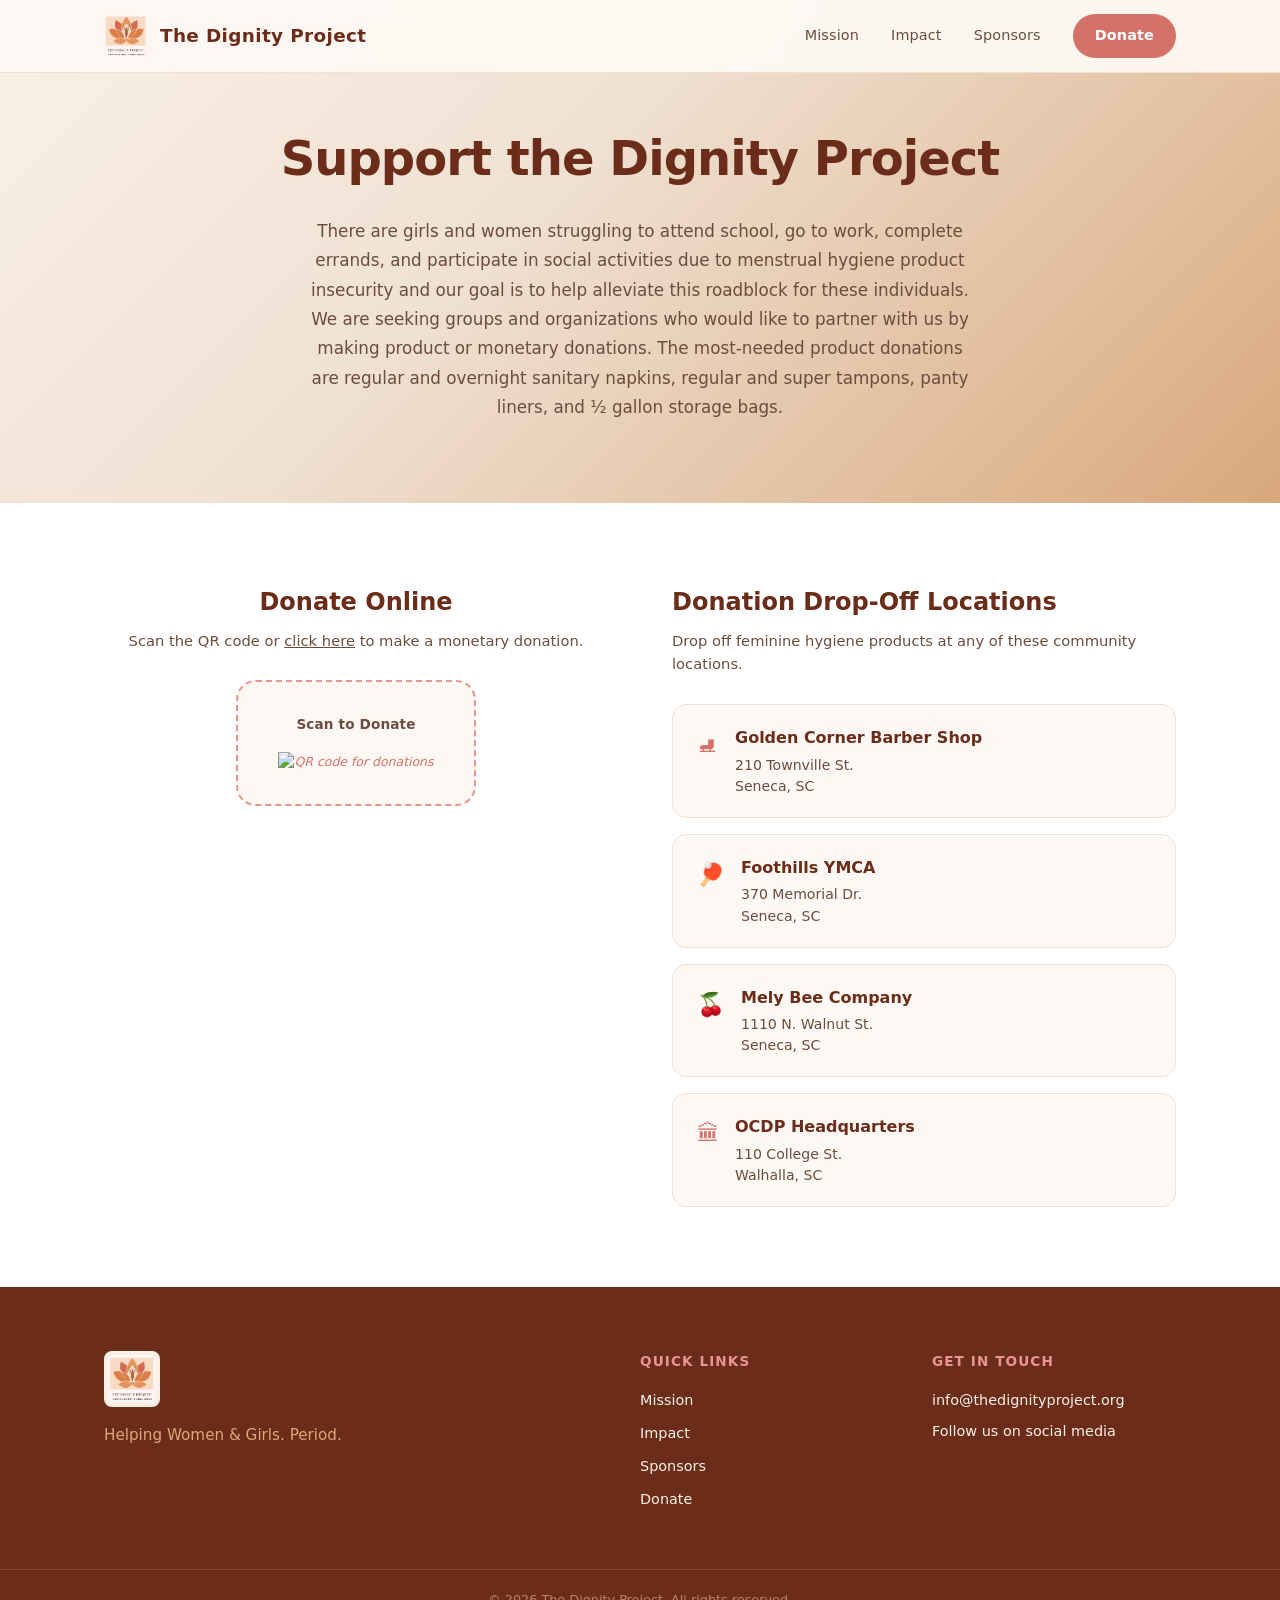
==== donate.html @ 7292798d "add donate page, rewording, cleanup" ====
<!doctype html>
<html lang="en">
  <head>
    <meta charset="UTF-8" />
    <meta name="viewport" content="width=device-width, initial-scale=1.0" />
    <title>Donate — The Dignity Project</title>
    <link rel="stylesheet" href="styles.css" />
    <link rel="icon" href="logo.png" type="image/png" />
  </head>
  <body>
    <!-- Header -->
    <header class="site-header">
      <div class="container header-inner">
        <a href="index.html" class="logo-link">
          <img src="logo.png" alt="The Dignity Project Logo" class="logo" />
          <span class="logo-text">The Dignity Project</span>
        </a>
        <nav class="main-nav">
          <a href="index.html#mission">Mission</a>
          <a href="index.html#impact">Impact</a>
          <a href="index.html#sponsors">Sponsors</a>
          <a href="donate.html" class="nav-cta">Donate</a>
        </nav>
      </div>
    </header>

    <!-- Hero -->
    <div class="donate-hero">
      <h1>Support the Dignity Project</h1>
      <p>
        There are girls and women struggling to attend school, go to work,
        complete errands, and participate in social activities due to menstrual
        hygiene product insecurity and our goal is to help alleviate this
        roadblock for these individuals. We are seeking groups and organizations
        who would like to partner with us by making product or monetary
        donations. The most-needed product donations are regular and overnight
        sanitary napkins, regular and super tampons, panty liners, and ½ gallon
        storage bags.
      </p>
    </div>

    <!-- Donate content -->
    <section class="donate-section">
      <div class="container donate-grid">
        <!-- Money donation / QR -->
        <div class="donate-money">
          <h2>Donate Online</h2>
          <p>
            Scan the QR code or
            <a
              href="https://givebutter.com/the-dignity-project-launch-party-ihrmej"
              class="donate-link"
              >click here</a
            >
            to make a monetary donation.
          </p>
          <div class="qr-wrapper">
            <span class="qr-label">Scan to Donate</span>
            <span class="qr-note">
              <img src="donateqr.jpg" alt="QR code for donations" class="" />
            </span>
          </div>
        </div>

        <!-- Drop-off locations -->
        <div class="donate-locations">
          <h2>Donation Drop-Off Locations</h2>
          <p>
            Drop off feminine hygiene products at any of these community
            locations.
          </p>
          <div class="locations-list">
            <a
              class="location-card"
              href="https://www.google.com/maps/search/?api=1&query=210+Townville+St+Seneca+SC"
              target="_blank"
              rel="noopener"
            >
              <div class="location-icon">&#9976;</div>
              <div class="location-info">
                <h3>Golden Corner Barber Shop</h3>
                <address>
                  210 Townville St.<br />
                  Seneca, SC
                </address>
              </div>
            </a>

            <a
              class="location-card"
              href="https://www.google.com/maps/search/?api=1&query=370+Memorial+Dr+Seneca+SC"
              target="_blank"
              rel="noopener"
            >
              <div class="location-icon">&#127955;</div>
              <div class="location-info">
                <h3>Foothills YMCA</h3>
                <address>
                  370 Memorial Dr.<br />
                  Seneca, SC
                </address>
              </div>
            </a>

            <a
              class="location-card"
              href="https://www.google.com/maps/search/?api=1&query=1110+N+Walnut+St+Seneca+SC"
              target="_blank"
              rel="noopener"
            >
              <div class="location-icon">&#127826;</div>
              <div class="location-info">
                <h3>Mely Bee Company</h3>
                <address>
                  1110 N. Walnut St.<br />
                  Seneca, SC
                </address>
              </div>
            </a>

            <a
              class="location-card"
              href="https://www.google.com/maps/search/?api=1&query=110+College+St+Walhalla+SC"
              target="_blank"
              rel="noopener"
            >
              <div class="location-icon">&#127963;</div>
              <div class="location-info">
                <h3>OCDP Headquarters</h3>
                <address>
                  110 College St.<br />
                  Walhalla, SC
                </address>
              </div>
            </a>
          </div>
        </div>
      </div>
    </section>

    <!-- Footer -->
    <footer id="contact" class="site-footer">
      <div class="container footer-inner">
        <div class="footer-brand">
          <img src="logo.png" alt="The Dignity Project" class="footer-logo" />
          <p>Helping Women &amp; Girls. Period.</p>
        </div>
        <div class="footer-links">
          <h4>Quick Links</h4>
          <a href="index.html#mission">Mission</a>
          <a href="index.html#impact">Impact</a>
          <a href="index.html#sponsors">Sponsors</a>
          <a href="donate.html">Donate</a>
        </div>
        <div class="footer-contact">
          <h4>Get in Touch</h4>
          <p>info@thedignityproject.org</p>
          <p>Follow us on social media</p>
        </div>
      </div>
      <div class="footer-bottom">
        <div class="container">
          <p>&copy; 2026 The Dignity Project. All rights reserved.</p>
        </div>
      </div>
    </footer>
  </body>
</html>
---- styles.css ----
/* ===== Reset & Base ===== */
*,
*::before,
*::after {
  margin: 0;
  padding: 0;
  box-sizing: border-box;
}

:root {
  --deep-brown: #6b2d1a;
  --maroon: #7b3a2b;
  --coral: #d4726a;
  --coral-light: #e8958e;
  --burnt-orange: #c8764a;
  --warm-tan: #d9a87c;
  --cream: #faf0e6;
  --cream-dark: #f0e2d3;
  --off-white: #fdf8f4;
  --text-dark: #3a1a0e;
  --text-mid: #6b4d3e;
  --white: #ffffff;
}

html {
  scroll-behavior: smooth;
}

body {
  font-family:
    "Segoe UI",
    system-ui,
    -apple-system,
    sans-serif;
  color: var(--text-dark);
  background: var(--off-white);
  line-height: 1.6;
}

.container {
  max-width: 1120px;
  margin: 0 auto;
  padding: 0 24px;
}

img {
  max-width: 100%;
  display: block;
}

a {
  text-decoration: none;
  color: inherit;
}

/* ===== Header ===== */
.site-header {
  position: fixed;
  top: 0;
  left: 0;
  right: 0;
  z-index: 100;
  background: rgba(253, 248, 244, 0.95);
  backdrop-filter: blur(10px);
  border-bottom: 1px solid var(--cream-dark);
}

.header-inner {
  display: flex;
  align-items: center;
  justify-content: space-between;
  height: 72px;
}

.logo-link {
  display: flex;
  align-items: center;
  gap: 12px;
}

.logo {
  width: 44px;
  height: 44px;
  object-fit: contain;
}

.logo-text {
  font-size: 1.15rem;
  font-weight: 700;
  color: var(--deep-brown);
  letter-spacing: 0.02em;
}

.main-nav {
  display: flex;
  align-items: center;
  gap: 32px;
}

.main-nav a {
  font-size: 0.9rem;
  font-weight: 500;
  color: var(--text-mid);
  transition: color 0.2s;
  letter-spacing: 0.01em;
}

.main-nav a:hover {
  color: var(--coral);
}

.nav-cta {
  background: var(--coral);
  color: var(--white) !important;
  padding: 10px 22px;
  border-radius: 24px;
  font-weight: 600 !important;
  transition:
    background 0.2s,
    transform 0.2s !important;
}

.nav-cta:hover {
  background: var(--deep-brown) !important;
  transform: translateY(-1px);
}

/* ===== Hero ===== */
.hero {
  position: relative;
  min-height: 520px;
  display: flex;
  align-items: center;
  justify-content: center;
  text-align: center;
  margin-top: 72px;
  background: linear-gradient(
    135deg,
    var(--cream) 0%,
    var(--cream-dark) 40%,
    var(--warm-tan) 100%
  );
  overflow: hidden;
}

.hero::before {
  content: "";
  position: absolute;
  top: -60px;
  right: -80px;
  width: 400px;
  height: 400px;
  background: radial-gradient(
    circle,
    rgba(212, 114, 106, 0.2) 0%,
    transparent 70%
  );
  border-radius: 50%;
}

.hero::after {
  content: "";
  position: absolute;
  bottom: -40px;
  left: -60px;
  width: 300px;
  height: 300px;
  background: radial-gradient(
    circle,
    rgba(200, 118, 74, 0.15) 0%,
    transparent 70%
  );
  border-radius: 50%;
}

.hero-content {
  position: relative;
  z-index: 2;
  padding: 80px 24px;
}

.hero-content h1 {
  font-size: clamp(2.2rem, 5vw, 3.4rem);
  font-weight: 800;
  color: var(--deep-brown);
  line-height: 1.15;
  margin-bottom: 20px;
  letter-spacing: -0.02em;
}

.hero-content p {
  font-size: 1.15rem;
  color: var(--text-mid);
  max-width: 520px;
  margin: 0 auto 32px;
  line-height: 1.7;
}

.btn {
  display: inline-block;
  padding: 14px 36px;
  border-radius: 28px;
  font-size: 0.95rem;
  font-weight: 600;
  letter-spacing: 0.02em;
  transition: all 0.25s ease;
}

.btn-primary {
  background: var(--coral);
  color: var(--white);
  box-shadow: 0 4px 16px rgba(212, 114, 106, 0.3);
}

.btn-primary:hover {
  background: var(--deep-brown);
  box-shadow: 0 4px 20px rgba(107, 45, 26, 0.3);
  transform: translateY(-2px);
}

/* ===== Sections ===== */
.section {
  padding: 96px 0;
}

.section-title {
  text-align: center;
  font-size: 2rem;
  font-weight: 800;
  color: var(--deep-brown);
  margin-bottom: 12px;
  letter-spacing: -0.01em;
}

.section-subtitle {
  text-align: center;
  color: var(--text-mid);
  font-size: 1.05rem;
  max-width: 540px;
  margin: 0 auto 56px;
  line-height: 1.7;
}

/* ===== Hero quote ===== */
.hero-quote {
  font-size: 1.05rem;
  font-style: italic;
  color: var(--deep-brown);
  /* border-left: 3px solid var(--coral); */
  margin: 0 auto 32px;
  padding: 10px 20px;
  max-width: 520px;
  text-align: center;
  /* background: rgba(250, 240, 230, 0.6); */
  /* border-radius: 0 8px 8px 0; */
}

/* ===== About / Mission ===== */
.mission {
  background: var(--white);
}

.about-layout {
  display: grid;
  grid-template-columns: 1fr 380px;
  gap: 64px;
  align-items: center;
}

.about-text .section-title {
  margin-bottom: 24px;
}

.about-text p {
  font-size: 1rem;
  color: var(--text-mid);
  line-height: 1.8;
  margin-bottom: 16px;
}

.mission-statement {
  background: var(--off-white);
  border: 1px solid var(--cream-dark);
  border-radius: 20px;
  padding: 40px 36px;
  text-align: center;
}

.mission-statement-icon {
  font-size: 2rem;
  color: var(--coral);
  margin-bottom: 16px;
}

.mission-statement h3 {
  font-size: 1.1rem;
  font-weight: 700;
  color: var(--deep-brown);
  margin-bottom: 14px;
  text-transform: uppercase;
  letter-spacing: 0.06em;
  font-size: 0.85rem;
}

.mission-statement p {
  font-size: 1rem;
  color: var(--text-mid);
  line-height: 1.75;
}

/* ===== Impact ===== */
.impact {
  background: var(--off-white);
}

.impact-grid {
  display: grid;
  grid-template-columns: repeat(2, 1fr);
  gap: 28px;
}

.impact-card {
  background: var(--white);
  border-radius: 16px;
  padding: 36px 32px;
  border: 1px solid var(--cream-dark);
  transition:
    transform 0.25s,
    box-shadow 0.25s;
}

.impact-card:hover {
  transform: translateY(-3px);
  box-shadow: 0 8px 24px rgba(107, 45, 26, 0.06);
}

.impact-number {
  font-size: 2.5rem;
  font-weight: 800;
  color: var(--warm-tan);
  line-height: 1;
  margin-bottom: 12px;
}

.impact-card h3 {
  font-size: 1.1rem;
  font-weight: 700;
  color: var(--deep-brown);
  margin-bottom: 10px;
}

.impact-card p {
  font-size: 0.92rem;
  color: var(--text-mid);
  line-height: 1.7;
}

/* ===== Sponsors ===== */
.sponsors {
  background: var(--white);
}

.sponsors-grid {
  display: grid;
  grid-template-columns: repeat(3, 1fr);
  gap: 24px;
}

.sponsor-logo-box {
  display: flex;
  flex-direction: column;
  align-items: center;
  gap: 12px;
  padding: 32px 24px;
  background: var(--off-white);
  border-radius: 12px;
  border: 1px solid var(--cream-dark);
  transition:
    transform 0.2s,
    box-shadow 0.2s;
}

.sponsor-logo-box:hover {
  transform: translateY(-2px);
  box-shadow: 0 6px 20px rgba(107, 45, 26, 0.06);
}

.sponsor-placeholder {
  width: 100px;
  height: 60px;
  background: var(--cream-dark);
  border-radius: 8px;
  display: flex;
  align-items: center;
  justify-content: center;
  font-size: 0.75rem;
  color: var(--text-mid);
  font-weight: 500;
}

.sponsor-logo-box span {
  font-size: 0.85rem;
  font-weight: 600;
  color: var(--text-mid);
}

/* ===== Footer ===== */
.site-footer {
  background: var(--deep-brown);
  color: var(--cream);
  padding-top: 64px;
}

.footer-inner {
  display: grid;
  grid-template-columns: 2fr 1fr 1fr;
  gap: 48px;
  padding-bottom: 48px;
}

.footer-logo {
  width: 56px;
  height: 56px;
  object-fit: contain;
  margin-bottom: 16px;
  border-radius: 8px;
  background: var(--cream);
  padding: 4px;
}

.footer-brand p {
  font-size: 0.95rem;
  color: var(--warm-tan);
  margin-top: 4px;
}

.footer-links h4,
.footer-contact h4 {
  font-size: 0.85rem;
  font-weight: 700;
  text-transform: uppercase;
  letter-spacing: 0.08em;
  color: var(--coral-light);
  margin-bottom: 16px;
}

.footer-links a {
  display: block;
  font-size: 0.9rem;
  color: var(--cream);
  margin-bottom: 10px;
  transition: color 0.2s;
}

.footer-links a:hover {
  color: var(--coral-light);
}

.footer-contact p {
  font-size: 0.9rem;
  color: var(--cream);
  margin-bottom: 8px;
}

.footer-bottom {
  border-top: 1px solid rgba(217, 168, 124, 0.2);
  padding: 20px 0;
}

.footer-bottom p {
  text-align: center;
  font-size: 0.8rem;
  color: var(--warm-tan);
  opacity: 0.7;
}

/* ===== Responsive ===== */
@media (max-width: 768px) {
  .main-nav {
    gap: 16px;
  }

  .main-nav a:not(.nav-cta) {
    display: none;
  }

  .hero {
    min-height: 420px;
  }

  .hero-content {
    padding: 60px 16px;
  }

  .section {
    padding: 64px 0;
  }

  .about-layout {
    grid-template-columns: 1fr;
    gap: 36px;
  }

  .impact-grid {
    grid-template-columns: 1fr;
    gap: 20px;
  }

  .sponsors-grid {
    grid-template-columns: repeat(2, 1fr);
    gap: 16px;
  }

  .footer-inner {
    grid-template-columns: 1fr;
    gap: 32px;
    text-align: center;
  }

  .footer-logo {
    margin: 0 auto 16px;
  }
}

@media (max-width: 480px) {
  .sponsors-grid {
    grid-template-columns: 1fr;
  }

  .logo-text {
    font-size: 0.95rem;
  }
}

/* ===== Donate Page ===== */
.donate-hero {
  background: linear-gradient(
    135deg,
    var(--cream) 0%,
    var(--cream-dark) 40%,
    var(--warm-tan) 100%
  );
  padding: 120px 24px 80px;
  text-align: center;
}

.donate-hero h1 {
  font-size: clamp(2rem, 4vw, 3rem);
  font-weight: 800;
  color: var(--deep-brown);
  letter-spacing: -0.02em;
  margin-bottom: 20px;
}

.donate-hero p {
  font-size: 1.05rem;
  color: var(--text-mid);
  max-width: 660px;
  margin: 0 auto;
  line-height: 1.75;
}

.donate-section {
  padding: 80px 0;
  background: var(--white);
}

.donate-grid {
  display: grid;
  grid-template-columns: 1fr 1fr;
  gap: 64px;
  align-items: start;
}

.donate-money {
  text-align: center;
}

.donate-link {
  text-decoration: underline;
}

.donate-money h2 {
  font-size: 1.5rem;
  font-weight: 800;
  color: var(--deep-brown);
  margin-bottom: 8px;
}

.donate-money p {
  font-size: 0.92rem;
  color: var(--text-mid);
  margin-bottom: 28px;
  line-height: 1.6;
}

.qr-wrapper {
  display: inline-flex;
  flex-direction: column;
  align-items: center;
  gap: 16px;
  background: var(--off-white);
  border: 2px dashed var(--coral-light);
  border-radius: 20px;
  padding: 32px 40px;
}

.qr-placeholder {
  width: 180px;
  height: 180px;
  background: var(--cream-dark);
  border-radius: 12px;
  display: flex;
  align-items: center;
  justify-content: center;
  position: relative;
  overflow: hidden;
}

/* Simple fake QR pattern using CSS */
.qr-placeholder::before {
  content: "";
  position: absolute;
  inset: 12px;
  background-image:
    linear-gradient(var(--deep-brown) 0 0),
    linear-gradient(var(--deep-brown) 0 0),
    linear-gradient(var(--deep-brown) 0 0),
    repeating-linear-gradient(
      0deg,
      transparent,
      transparent 6px,
      var(--deep-brown) 6px,
      var(--deep-brown) 10px
    ),
    repeating-linear-gradient(
      90deg,
      transparent,
      transparent 8px,
      var(--deep-brown) 8px,
      var(--deep-brown) 12px
    );
  background-size:
    36px 36px,
    36px 36px,
    36px 36px,
    100% 100%,
    100% 100%;
  background-position:
    0 0,
    100% 0,
    0 100%,
    0 0,
    0 0;
  background-repeat: no-repeat, no-repeat, no-repeat, repeat, repeat;
  opacity: 0.18;
}

.qr-placeholder svg {
  width: 120px;
  height: 120px;
  opacity: 0.55;
}

.qr-label {
  font-size: 0.85rem;
  font-weight: 600;
  color: var(--text-mid);
  letter-spacing: 0.01em;
}

.qr-note {
  font-size: 0.78rem;
  color: var(--coral);
  font-style: italic;
}

.donate-locations h2 {
  font-size: 1.5rem;
  font-weight: 800;
  color: var(--deep-brown);
  margin-bottom: 8px;
}

.donate-locations > p {
  font-size: 0.92rem;
  color: var(--text-mid);
  margin-bottom: 28px;
  line-height: 1.6;
}

.locations-list {
  display: flex;
  flex-direction: column;
  gap: 16px;
}

.location-card {
  background: var(--off-white);
  border: 1px solid var(--cream-dark);
  border-radius: 14px;
  padding: 20px 24px;
  display: flex;
  align-items: flex-start;
  gap: 16px;
  transition:
    transform 0.2s,
    box-shadow 0.2s;
}

.location-card:hover {
  transform: translateY(-2px);
  box-shadow: 0 6px 20px rgba(107, 45, 26, 0.07);
}

.location-icon {
  font-size: 1.4rem;
  color: var(--coral);
  flex-shrink: 0;
  margin-top: 2px;
}

.location-info h3 {
  font-size: 1rem;
  font-weight: 700;
  color: var(--deep-brown);
  margin-bottom: 4px;
}

.location-info address {
  font-style: normal;
  font-size: 0.88rem;
  color: var(--text-mid);
  line-height: 1.5;
}

@media (max-width: 768px) {
  .donate-grid {
    grid-template-columns: 1fr;
    gap: 48px;
  }

  .donate-money {
    order: -1;
  }
}
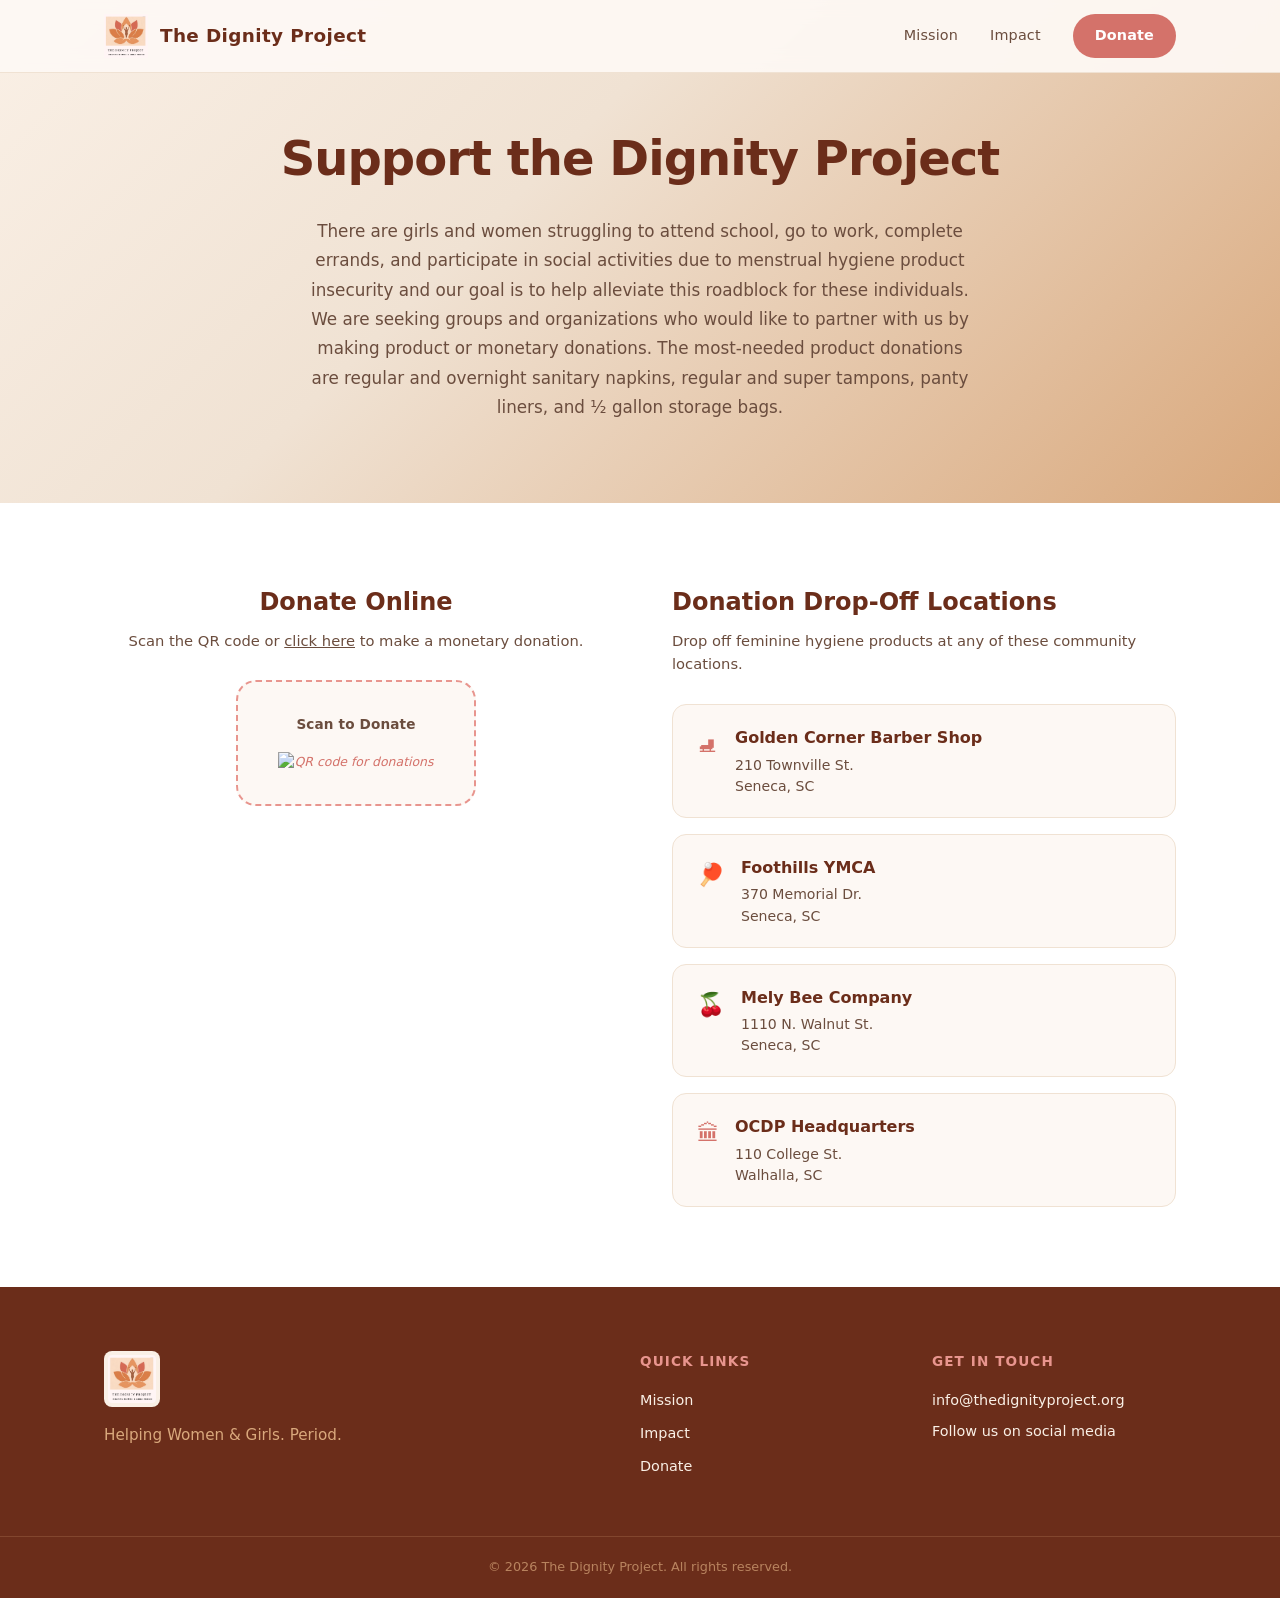
==== commit a64a83f5: "add qr png, remove sponsors section" ====
--- a/donate.html
+++ b/donate.html
@@ -18,7 +18,6 @@
         <nav class="main-nav">
           <a href="index.html#mission">Mission</a>
           <a href="index.html#impact">Impact</a>
-          <a href="index.html#sponsors">Sponsors</a>
           <a href="donate.html" class="nav-cta">Donate</a>
         </nav>
       </div>
@@ -149,7 +148,6 @@
           <h4>Quick Links</h4>
           <a href="index.html#mission">Mission</a>
           <a href="index.html#impact">Impact</a>
-          <a href="index.html#sponsors">Sponsors</a>
           <a href="donate.html">Donate</a>
         </div>
         <div class="footer-contact">
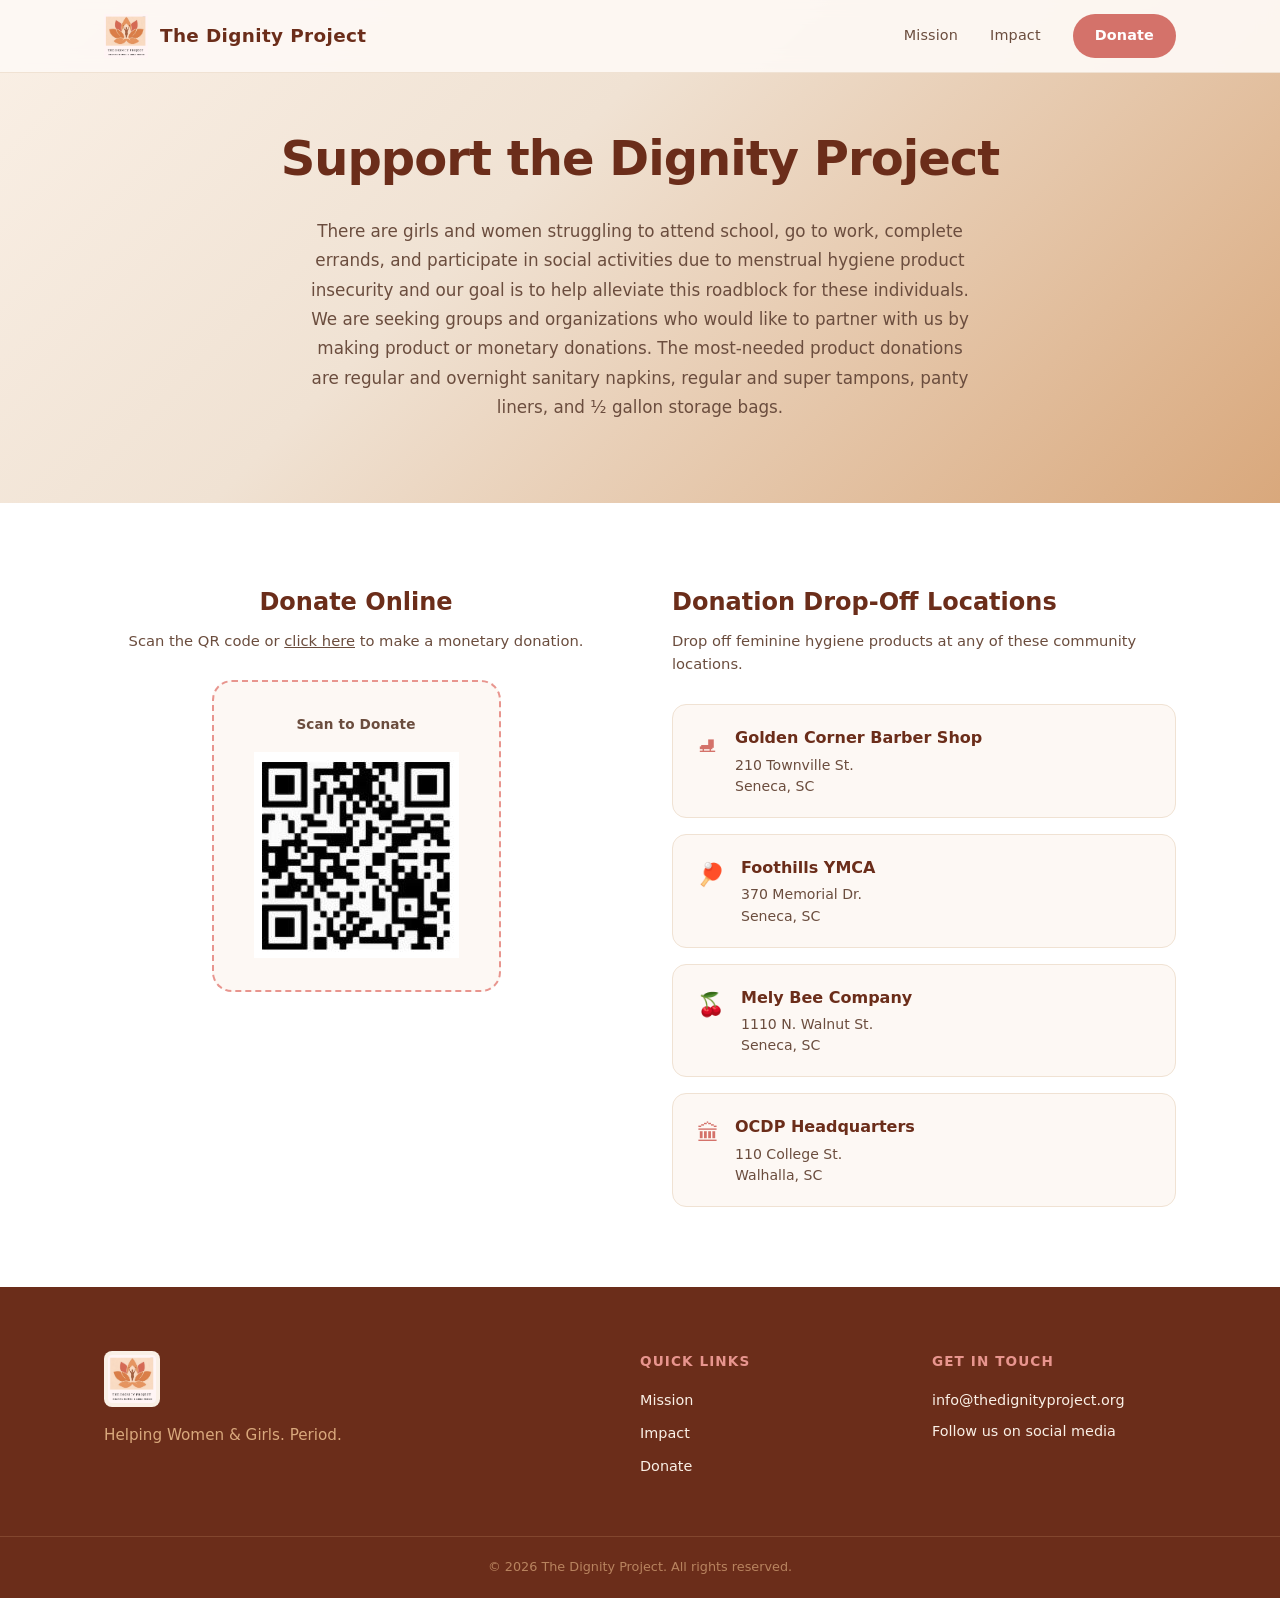
==== commit 07224809: "use the right qr img" ====
--- a/donate.html
+++ b/donate.html
@@ -56,7 +56,7 @@
           <div class="qr-wrapper">
             <span class="qr-label">Scan to Donate</span>
             <span class="qr-note">
-              <img src="donateqr.jpg" alt="QR code for donations" class="" />
+              <img src="donateqr.JPG" alt="QR code for donations" class="" />
             </span>
           </div>
         </div>
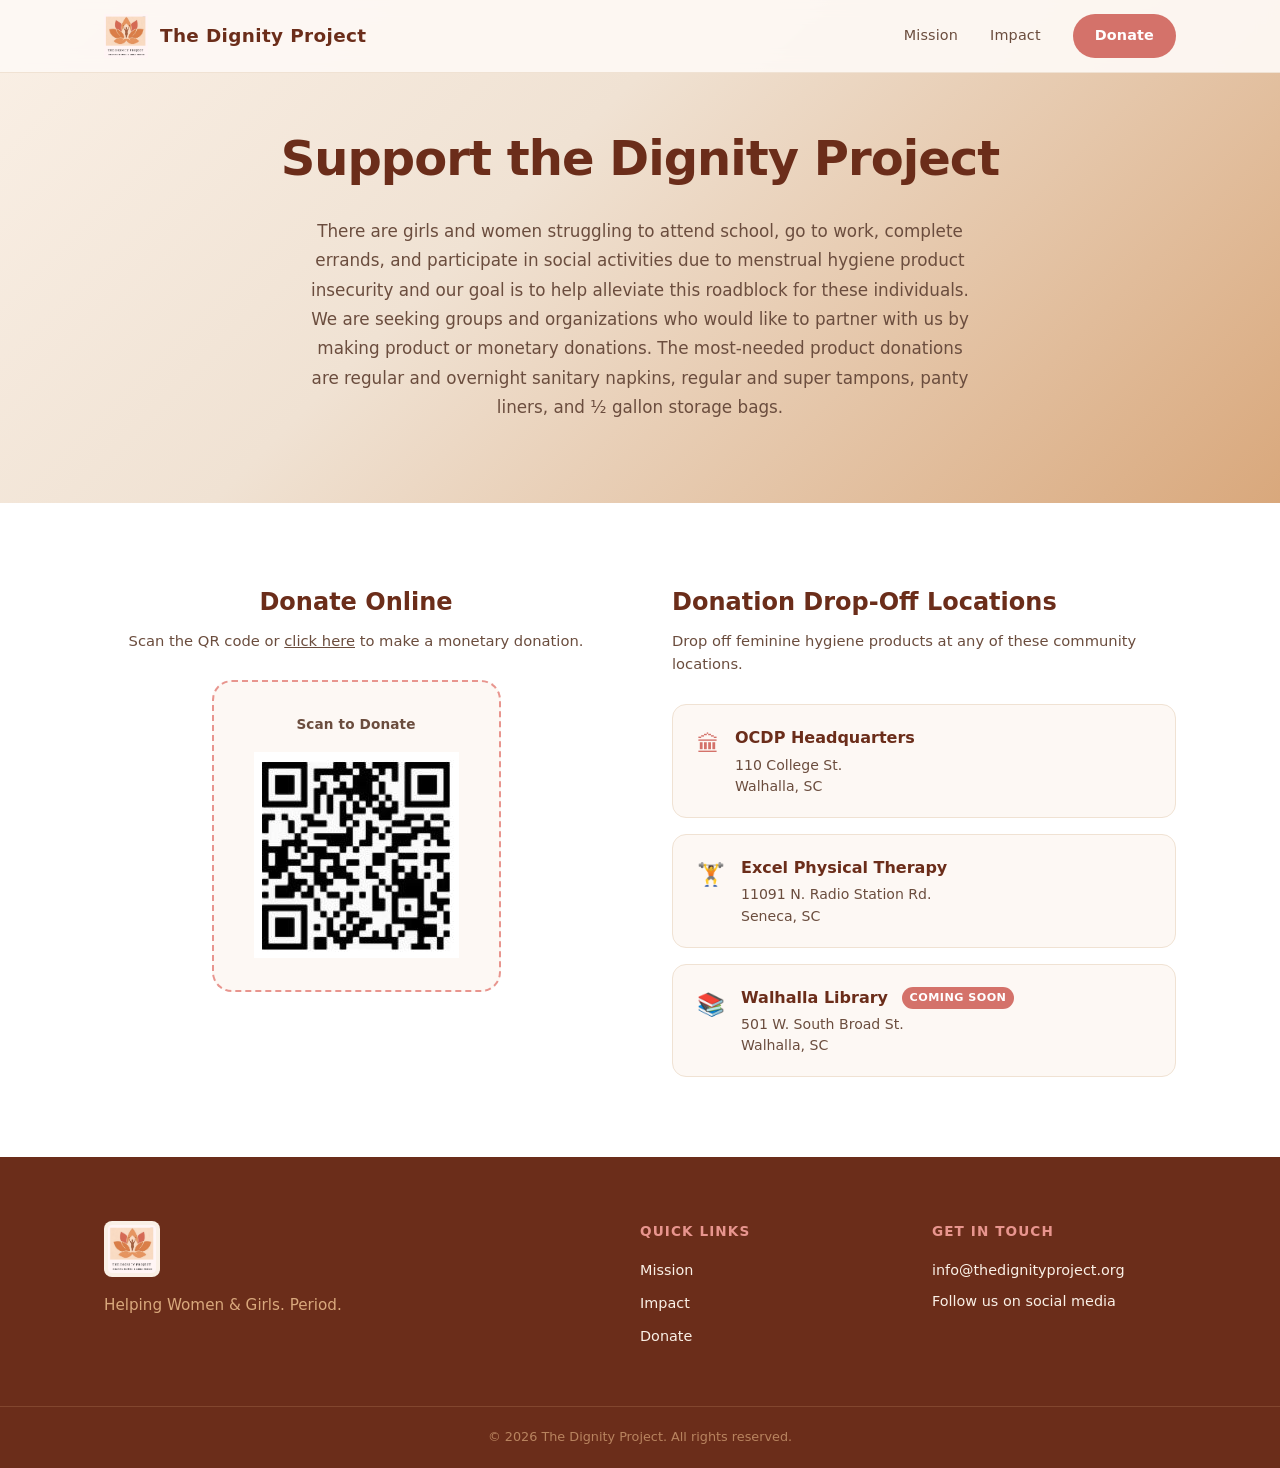
==== commit 39201ee4: "update location donation and image selection" ====
--- a/donate.html
+++ b/donate.html
@@ -71,54 +71,6 @@
           <div class="locations-list">
             <a
               class="location-card"
-              href="https://www.google.com/maps/search/?api=1&query=210+Townville+St+Seneca+SC"
-              target="_blank"
-              rel="noopener"
-            >
-              <div class="location-icon">&#9976;</div>
-              <div class="location-info">
-                <h3>Golden Corner Barber Shop</h3>
-                <address>
-                  210 Townville St.<br />
-                  Seneca, SC
-                </address>
-              </div>
-            </a>
-
-            <a
-              class="location-card"
-              href="https://www.google.com/maps/search/?api=1&query=370+Memorial+Dr+Seneca+SC"
-              target="_blank"
-              rel="noopener"
-            >
-              <div class="location-icon">&#127955;</div>
-              <div class="location-info">
-                <h3>Foothills YMCA</h3>
-                <address>
-                  370 Memorial Dr.<br />
-                  Seneca, SC
-                </address>
-              </div>
-            </a>
-
-            <a
-              class="location-card"
-              href="https://www.google.com/maps/search/?api=1&query=1110+N+Walnut+St+Seneca+SC"
-              target="_blank"
-              rel="noopener"
-            >
-              <div class="location-icon">&#127826;</div>
-              <div class="location-info">
-                <h3>Mely Bee Company</h3>
-                <address>
-                  1110 N. Walnut St.<br />
-                  Seneca, SC
-                </address>
-              </div>
-            </a>
-
-            <a
-              class="location-card"
               href="https://www.google.com/maps/search/?api=1&query=110+College+St+Walhalla+SC"
               target="_blank"
               rel="noopener"
@@ -128,6 +80,41 @@
                 <h3>OCDP Headquarters</h3>
                 <address>
                   110 College St.<br />
+                  Walhalla, SC
+                </address>
+              </div>
+            </a>
+
+            <a
+              class="location-card"
+              href="https://www.google.com/maps/search/?api=1&query=11091+N+Radio+Station+Rd+Seneca+SC"
+              target="_blank"
+              rel="noopener"
+            >
+              <div class="location-icon">&#127947;</div>
+              <div class="location-info">
+                <h3>Excel Physical Therapy</h3>
+                <address>
+                  11091 N. Radio Station Rd.<br />
+                  Seneca, SC
+                </address>
+              </div>
+            </a>
+
+            <a
+              class="location-card"
+              href="https://www.google.com/maps/search/?api=1&query=501+W+South+Broad+St+Walhalla+SC"
+              target="_blank"
+              rel="noopener"
+            >
+              <div class="location-icon">&#128218;</div>
+              <div class="location-info">
+                <h3>
+                  Walhalla Library
+                  <span class="location-badge">Coming Soon</span>
+                </h3>
+                <address>
+                  501 W. South Broad St.<br />
                   Walhalla, SC
                 </address>
               </div>
--- a/styles.css
+++ b/styles.css
@@ -278,34 +278,43 @@
   margin-bottom: 16px;
 }
 
-.mission-statement {
-  background: var(--off-white);
+.photo-stack {
+  position: relative;
+  width: 100%;
+  height: 520px;
+}
+
+.photo-stack-img {
+  position: absolute;
+  width: 89%;
+  height: 62%;
+  object-fit: cover;
+  background: #fff;
+  padding: 10px;
   border: 1px solid var(--cream-dark);
-  border-radius: 20px;
-  padding: 40px 36px;
-  text-align: center;
-}
-
-.mission-statement-icon {
-  font-size: 2rem;
-  color: var(--coral);
-  margin-bottom: 16px;
-}
-
-.mission-statement h3 {
-  font-size: 1.1rem;
-  font-weight: 700;
-  color: var(--deep-brown);
-  margin-bottom: 14px;
-  text-transform: uppercase;
-  letter-spacing: 0.06em;
-  font-size: 0.85rem;
-}
-
-.mission-statement p {
-  font-size: 1rem;
-  color: var(--text-mid);
-  line-height: 1.75;
+  border-radius: 4px;
+  box-shadow: 0 12px 28px rgba(107, 45, 26, 0.18);
+  transition: transform 0.3s ease;
+}
+
+.photo-stack .photo-1 {
+  top: 0;
+  left: 0;
+  transform: rotate(-5deg);
+  z-index: 2;
+}
+
+.photo-stack .photo-2 {
+  bottom: 0;
+  right: 0;
+  transform: rotate(4deg);
+  z-index: 1;
+}
+
+.photo-stack .photo-1:hover,
+.photo-stack .photo-2:hover {
+  transform: rotate(0deg) scale(1.03);
+  z-index: 3;
 }
 
 /* ===== Impact ===== */
@@ -727,6 +736,20 @@
   margin-bottom: 4px;
 }
 
+.location-badge {
+  display: inline-block;
+  margin-left: 8px;
+  padding: 2px 8px;
+  border-radius: 999px;
+  background: var(--coral);
+  color: #fff;
+  font-size: 0.7rem;
+  font-weight: 600;
+  text-transform: uppercase;
+  letter-spacing: 0.04em;
+  vertical-align: middle;
+}
+
 .location-info address {
   font-style: normal;
   font-size: 0.88rem;
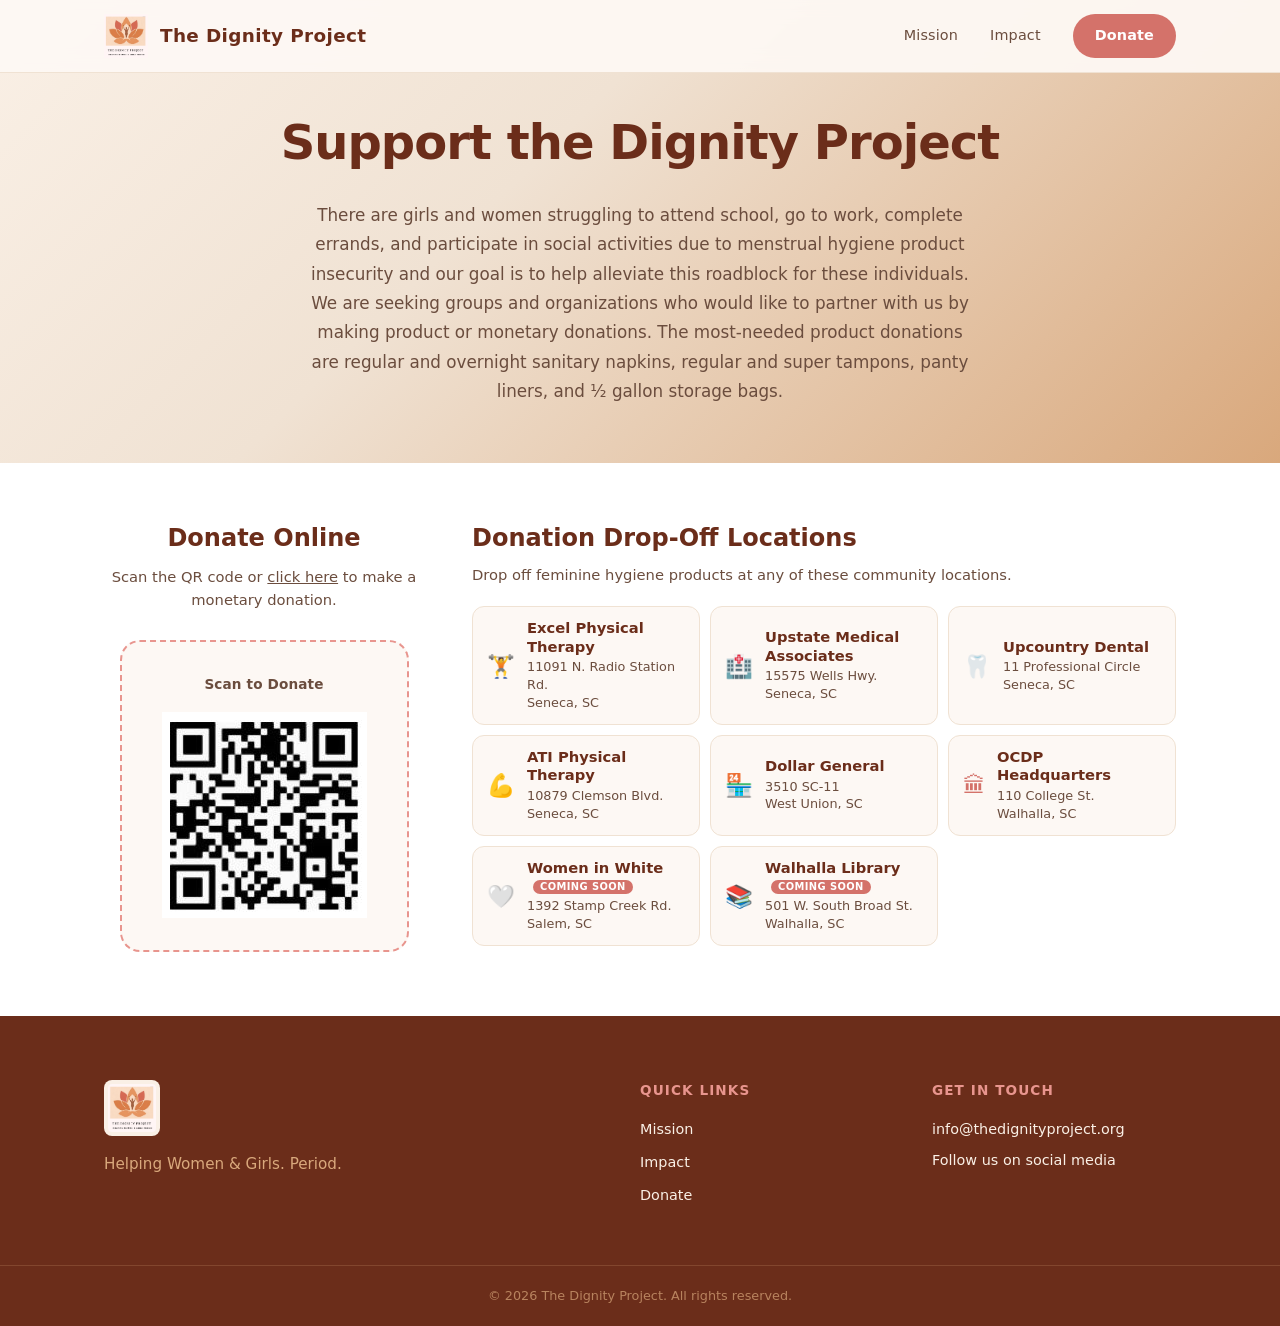
==== commit a55e38d4: "add donation locations, switch to display grid" ====
--- a/donate.html
+++ b/donate.html
@@ -6,6 +6,7 @@
     <title>Donate — The Dignity Project</title>
     <link rel="stylesheet" href="styles.css" />
     <link rel="icon" href="logo.png" type="image/png" />
+    <script src="locations.js" defer></script>
   </head>
   <body>
     <!-- Header -->
@@ -71,6 +72,86 @@
           <div class="locations-list">
             <a
               class="location-card"
+              href="https://www.google.com/maps/search/?api=1&query=11091+N+Radio+Station+Rd+Seneca+SC"
+              target="_blank"
+              rel="noopener"
+            >
+              <div class="location-icon">&#127947;</div>
+              <div class="location-info">
+                <h3>Excel Physical Therapy</h3>
+                <address>
+                  11091 N. Radio Station Rd.<br />
+                  Seneca, SC
+                </address>
+              </div>
+            </a>
+
+            <a
+              class="location-card"
+              href="https://www.google.com/maps/search/?api=1&query=15575+Wells+Hwy+Seneca+SC"
+              target="_blank"
+              rel="noopener"
+            >
+              <div class="location-icon">&#127973;</div>
+              <div class="location-info">
+                <h3>Upstate Medical Associates</h3>
+                <address>
+                  15575 Wells Hwy.<br />
+                  Seneca, SC
+                </address>
+              </div>
+            </a>
+
+            <a
+              class="location-card"
+              href="https://www.google.com/maps/search/?api=1&query=11+Professional+Circle+Seneca+SC"
+              target="_blank"
+              rel="noopener"
+            >
+              <div class="location-icon">&#129463;</div>
+              <div class="location-info">
+                <h3>Upcountry Dental</h3>
+                <address>
+                  11 Professional Circle<br />
+                  Seneca, SC
+                </address>
+              </div>
+            </a>
+
+            <a
+              class="location-card"
+              href="https://www.google.com/maps/search/?api=1&query=10879+Clemson+Blvd+Seneca+SC"
+              target="_blank"
+              rel="noopener"
+            >
+              <div class="location-icon">&#128170;</div>
+              <div class="location-info">
+                <h3>ATI Physical Therapy</h3>
+                <address>
+                  10879 Clemson Blvd.<br />
+                  Seneca, SC
+                </address>
+              </div>
+            </a>
+
+            <a
+              class="location-card"
+              href="https://www.google.com/maps/search/?api=1&query=3510+SC-11+West+Union+SC"
+              target="_blank"
+              rel="noopener"
+            >
+              <div class="location-icon">&#127978;</div>
+              <div class="location-info">
+                <h3>Dollar General</h3>
+                <address>
+                  3510 SC-11<br />
+                  West Union, SC
+                </address>
+              </div>
+            </a>
+
+            <a
+              class="location-card"
               href="https://www.google.com/maps/search/?api=1&query=110+College+St+Walhalla+SC"
               target="_blank"
               rel="noopener"
@@ -87,16 +168,19 @@
 
             <a
               class="location-card"
-              href="https://www.google.com/maps/search/?api=1&query=11091+N+Radio+Station+Rd+Seneca+SC"
-              target="_blank"
-              rel="noopener"
-            >
-              <div class="location-icon">&#127947;</div>
-              <div class="location-info">
-                <h3>Excel Physical Therapy</h3>
-                <address>
-                  11091 N. Radio Station Rd.<br />
-                  Seneca, SC
+              href="https://www.google.com/maps/search/?api=1&query=1392+Stamp+Creek+Rd+Salem+SC"
+              target="_blank"
+              rel="noopener"
+            >
+              <div class="location-icon">&#129293;</div>
+              <div class="location-info">
+                <h3>
+                  Women in White
+                  <span class="location-badge">Coming Soon</span>
+                </h3>
+                <address>
+                  1392 Stamp Creek Rd.<br />
+                  Salem, SC
                 </address>
               </div>
             </a>
--- a/styles.css
+++ b/styles.css
@@ -549,7 +549,7 @@
     var(--cream-dark) 40%,
     var(--warm-tan) 100%
   );
-  padding: 120px 24px 80px;
+  padding: 104px 24px 56px;
   text-align: center;
 }
 
@@ -570,15 +570,20 @@
 }
 
 .donate-section {
-  padding: 80px 0;
+  padding: 56px 0 64px;
   background: var(--white);
 }
 
 .donate-grid {
   display: grid;
-  grid-template-columns: 1fr 1fr;
-  gap: 64px;
+  grid-template-columns: minmax(260px, 320px) 1fr;
+  gap: 48px;
   align-items: start;
+}
+
+.donate-money {
+  position: sticky;
+  top: 88px;
 }
 
 .donate-money {
@@ -688,30 +693,30 @@
   font-size: 1.5rem;
   font-weight: 800;
   color: var(--deep-brown);
-  margin-bottom: 8px;
+  margin-bottom: 6px;
 }
 
 .donate-locations > p {
   font-size: 0.92rem;
   color: var(--text-mid);
-  margin-bottom: 28px;
+  margin-bottom: 20px;
   line-height: 1.6;
 }
 
 .locations-list {
-  display: flex;
-  flex-direction: column;
-  gap: 16px;
+  display: grid;
+  grid-template-columns: repeat(auto-fill, minmax(220px, 1fr));
+  gap: 10px;
 }
 
 .location-card {
   background: var(--off-white);
   border: 1px solid var(--cream-dark);
-  border-radius: 14px;
-  padding: 20px 24px;
+  border-radius: 12px;
+  padding: 12px 14px;
   display: flex;
-  align-items: flex-start;
-  gap: 16px;
+  align-items: center;
+  gap: 12px;
   transition:
     transform 0.2s,
     box-shadow 0.2s;
@@ -726,44 +731,55 @@
   font-size: 1.4rem;
   color: var(--coral);
   flex-shrink: 0;
-  margin-top: 2px;
+  line-height: 1;
+}
+
+.location-info {
+  min-width: 0;
 }
 
 .location-info h3 {
-  font-size: 1rem;
+  font-size: 0.92rem;
   font-weight: 700;
   color: var(--deep-brown);
-  margin-bottom: 4px;
+  margin-bottom: 2px;
+  line-height: 1.25;
 }
 
 .location-badge {
   display: inline-block;
-  margin-left: 8px;
-  padding: 2px 8px;
+  margin-left: 6px;
+  padding: 1px 7px;
   border-radius: 999px;
   background: var(--coral);
   color: #fff;
-  font-size: 0.7rem;
+  font-size: 0.62rem;
   font-weight: 600;
   text-transform: uppercase;
   letter-spacing: 0.04em;
   vertical-align: middle;
+  white-space: nowrap;
 }
 
 .location-info address {
   font-style: normal;
-  font-size: 0.88rem;
-  color: var(--text-mid);
-  line-height: 1.5;
+  font-size: 0.8rem;
+  color: var(--text-mid);
+  line-height: 1.4;
 }
 
 @media (max-width: 768px) {
   .donate-grid {
     grid-template-columns: 1fr;
-    gap: 48px;
+    gap: 40px;
   }
 
   .donate-money {
     order: -1;
-  }
-}
+    position: static;
+  }
+
+  .locations-list {
+    grid-template-columns: 1fr;
+  }
+}
